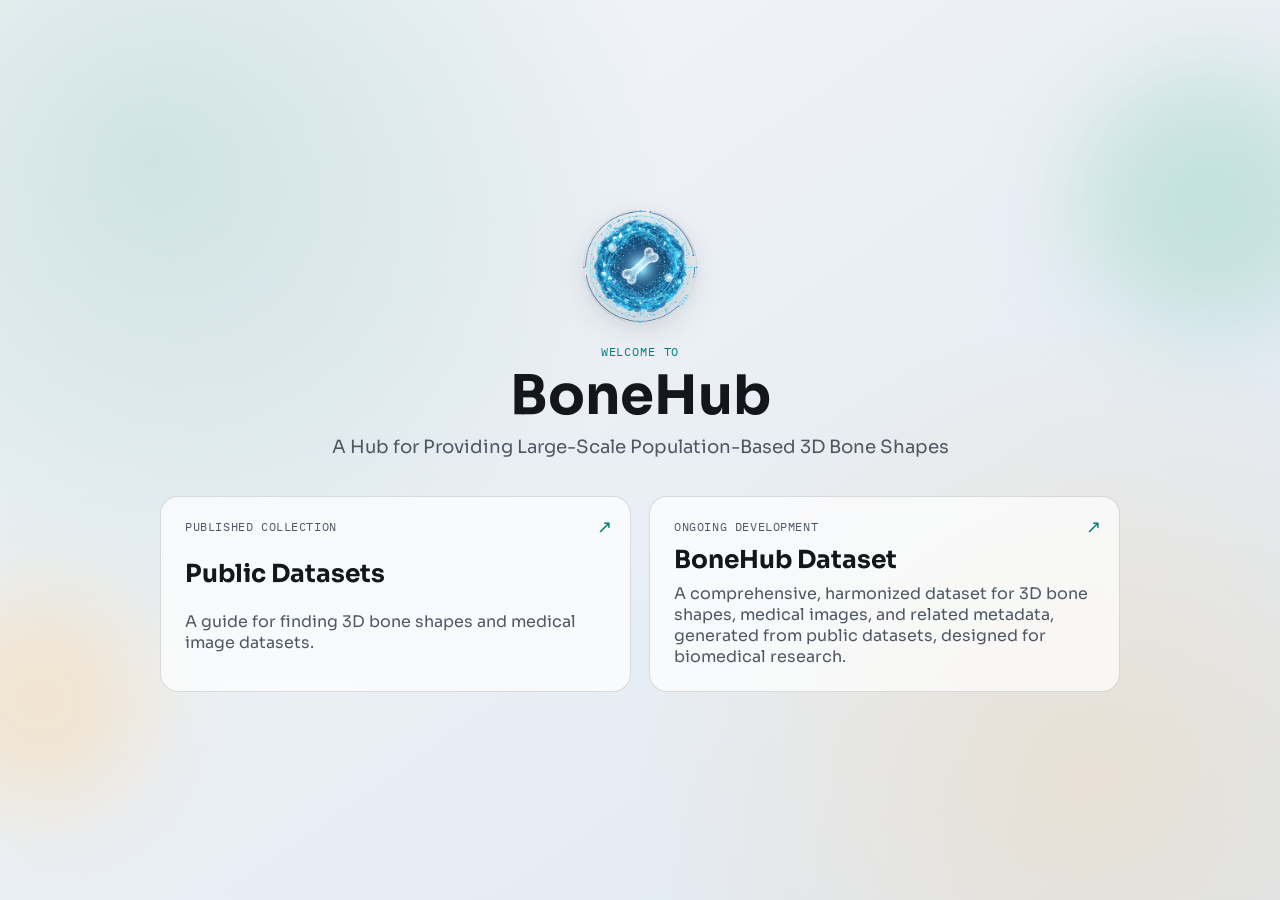
==== docs/index.html @ d1f54bcc "Add initial website structure with README, HTML, CSS, and assets" ====
<!DOCTYPE html>
<html lang="en">

<head>
    <meta charset="UTF-8" />
    <meta name="viewport" content="width=device-width, initial-scale=1.0" />
    <title>BoneHub</title>
    <meta name="description" content="BoneHub: A Hub for Providing Large-Scale Population-Based 3D Bone Shapes" />
    <link rel="preconnect" href="https://fonts.googleapis.com" />
    <link rel="preconnect" href="https://fonts.gstatic.com" crossorigin />
    <link
        href="https://fonts.googleapis.com/css2?family=Sora:wght@400;600;700&family=IBM+Plex+Mono:wght@400;500&display=swap"
        rel="stylesheet" />
    <link rel="stylesheet" href="styles.css" />
</head>

<body>
    <div class="skeleton-bg" aria-hidden="true">
        <img src="skeleton.png" alt="" />
    </div>
    <div class="background-shape shape-a" aria-hidden="true"></div>
    <div class="background-shape shape-b" aria-hidden="true"></div>

    <main class="layout">
        <div class="topbar" aria-label="Site branding">
            <img class="site-logo" src="logo.png" alt="BoneHub logo" />
        </div>

        <header class="hero">
            <p class="eyebrow">Welcome to</p>
            <h1>BoneHub</h1>
            <p class="lead">
                A Hub for Providing Large-Scale Population-Based 3D Bone Shapes
            </p>
        </header>

        <section class="cards" aria-label="Dataset links">
            <a class="card" href="https://bonehub.github.io/Public-Datasets" target="_blank" rel="noopener noreferrer">
                <p class="card-label">Published Collection</p>
                <h2>Public Datasets</h2>
                <p>A guide for finding 3D bone shapes and medical image datasets.</p>
                <span class="arrow" aria-hidden="true">&#8599;</span>
            </a>

            <a class="card" href="https://bonehub.github.io/BoneHub-Dataset" target="_blank" rel="noopener noreferrer">
                <p class="card-label">Ongoing Development</p>
                <h2>BoneHub Dataset</h2>
                <p>A comprehensive, harmonized dataset for 3D bone shapes, medical images, and related metadata,
                    generated from public datasets, designed for biomedical research.</p>
                <span class="arrow" aria-hidden="true">&#8599;</span>
            </a>
        </section>
    </main>
</body>

</html>
---- docs/styles.css ----
:root {
  --bg-0: #f5f6f8;
  --bg-1: #dfe8f2;
  --ink: #141619;
  --muted: #4e5762;
  --accent: #007f73;
  --accent-2: #ffb347;
  --card: rgba(255, 255, 255, 0.7);
  --card-border: rgba(20, 22, 25, 0.14);
  --skeleton-image-height: 170vh;
}

* {
  box-sizing: border-box;
}

body {
  margin: 0;
  height: 100vh;
  font-family: "Sora", sans-serif;
  color: var(--ink);
  background:
    radial-gradient(circle at 12% 18%, rgba(0, 127, 115, 0.14), transparent 38%),
    radial-gradient(circle at 85% 86%, rgba(255, 179, 71, 0.18), transparent 34%),
    linear-gradient(145deg, var(--bg-0), var(--bg-1));
  display: grid;
  place-items: center;
  overflow: hidden;
  isolation: isolate;
}

.skeleton-bg {
  position: fixed;
  inset: 0;
  z-index: -2;
  pointer-events: none;
  overflow: hidden;
}

.skeleton-bg img {
  position: absolute;
  left: 50%;
  top: 0;
  width: auto;
  height: var(--skeleton-image-height);
  max-width: none;
  opacity: 0.2;
  transform: translateX(-50%) translateY(0);
  will-change: transform;
  animation: skeleton-pan 6.5s cubic-bezier(0.42, 0, 0.58, 1) infinite alternate;
}

.background-shape {
  position: fixed;
  z-index: -1;
  border-radius: 999px;
  filter: blur(48px);
  opacity: 0.48;
  animation: drift 10s ease-in-out infinite alternate;
}

.shape-a {
  width: 260px;
  height: 260px;
  background: #9fd5c8;
  top: 8%;
  right: -60px;
}

.shape-b {
  width: 220px;
  height: 220px;
  background: #f7d8a8;
  bottom: 10%;
  left: -70px;
  animation-duration: 13s;
}

.layout {
  position: relative;
  z-index: 1;
  width: min(960px, 92vw);
  padding: 56px 0;
}

.topbar {
  display: flex;
  justify-content: center;
  align-items: center;
  margin-bottom: 20px;
}

.site-logo {
  height: clamp(72px, 10vw, 116px);
  width: auto;
  filter: drop-shadow(0 8px 14px rgba(20, 22, 25, 0.18));
}

.hero {
  text-align: center;
  margin-bottom: 38px;
  animation: rise 600ms ease-out both;
}

.eyebrow {
  margin: 0;
  font-family: "IBM Plex Mono", monospace;
  letter-spacing: 0.07em;
  text-transform: uppercase;
  color: var(--accent);
  font-size: 0.76rem;
}

h1 {
  margin: 8px 0 10px;
  font-size: clamp(2rem, 4.8vw, 3.4rem);
  line-height: 1.05;
}

.lead {
  max-width: 640px;
  margin: 0 auto;
  color: var(--muted);
  font-size: clamp(0.98rem, 2.2vw, 1.14rem);
}

.cards {
  display: grid;
  grid-template-columns: repeat(2, minmax(0, 1fr));
  gap: 18px;
}

.card {
  position: relative;
  text-decoration: none;
  color: inherit;
  border: 1px solid var(--card-border);
  background: var(--card);
  backdrop-filter: blur(6px);
  border-radius: 18px;
  padding: 22px 24px 24px;
  min-height: 190px;
  display: grid;
  gap: 8px;
  transition: transform 220ms ease, border-color 220ms ease, box-shadow 220ms ease;
  animation: rise 600ms ease-out both;
}

.card:nth-child(2) {
  animation-delay: 120ms;
}

.card:hover,
.card:focus-visible {
  transform: translateY(-4px);
  border-color: rgba(0, 127, 115, 0.48);
  box-shadow: 0 16px 34px rgba(18, 26, 31, 0.14);
}

.card:focus-visible {
  outline: 2px solid var(--accent);
  outline-offset: 2px;
}

.card-label {
  margin: 0;
  font-family: "IBM Plex Mono", monospace;
  letter-spacing: 0.05em;
  text-transform: uppercase;
  font-size: 0.74rem;
  color: var(--muted);
}

h2 {
  margin: 2px 0 0;
  font-size: clamp(1.15rem, 3.2vw, 1.55rem);
}

.card p {
  margin: 0;
  color: var(--muted);
}

.arrow {
  position: absolute;
  right: 18px;
  top: 18px;
  font-size: 1.15rem;
  color: var(--accent);
}

@keyframes rise {
  from {
    opacity: 0;
    transform: translateY(12px);
  }
  to {
    opacity: 1;
    transform: translateY(0);
  }
}

@keyframes drift {
  from {
    transform: translateY(0px) scale(1);
  }
  to {
    transform: translateY(18px) scale(1.06);
  }
}

@keyframes skeleton-pan {
  from {
    transform: translateX(-50%) translateY(0);
  }
  to {
    transform: translateX(-50%) translateY(calc(100vh - var(--skeleton-image-height)));
  }
}

@media (max-width: 780px) {
  :root {
    --skeleton-image-height: 150vh;
  }

  .skeleton-bg img {
    width: auto;
    height: var(--skeleton-image-height);
    top: 0;
    opacity: 0.16;
  }

  .layout {
    padding: 34px 0 42px;
  }

  .topbar {
    justify-content: center;
    margin-bottom: 14px;
  }

  .cards {
    grid-template-columns: 1fr;
  }

  .card {
    min-height: 170px;
  }
}
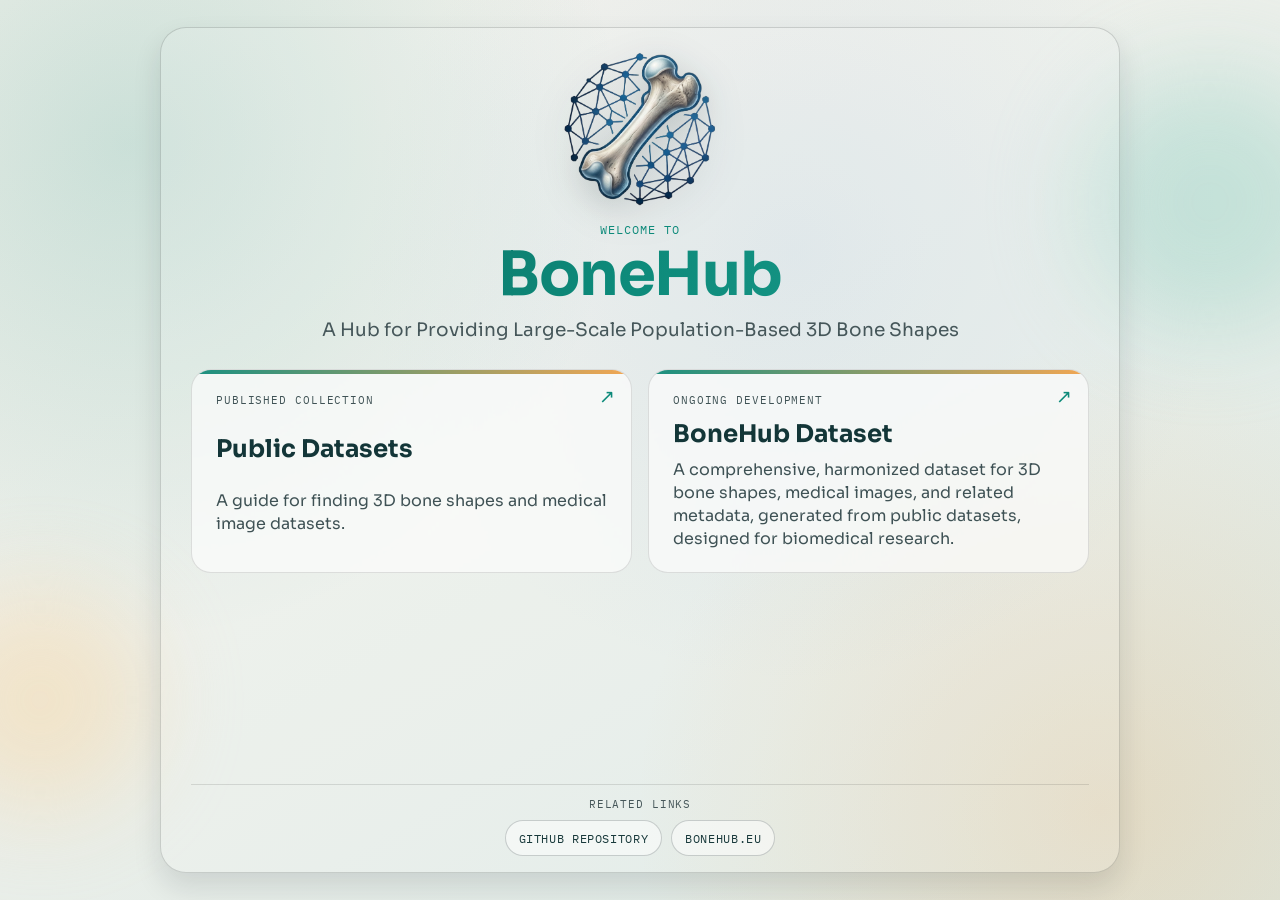
==== commit 34ff2412: "Refactor README and enhance footer with related links; update styles for improved UI" ====
--- a/docs/index.html
+++ b/docs/index.html
@@ -50,6 +50,15 @@
                 <span class="arrow" aria-hidden="true">&#8599;</span>
             </a>
         </section>
+
+        <footer class="footer">
+            <p class="footer-title">Related Links</p>
+            <div class="footer-links">
+                <a class="repo-link" href="https://github.com/bonehub" target="_blank" rel="noopener noreferrer">GitHub
+                    Repository</a>
+                <a class="repo-link" href="https://bonehub.eu" target="_blank" rel="noopener noreferrer">bonehub.eu</a>
+            </div>
+        </footer>
     </main>
 </body>
 
--- a/docs/styles.css
+++ b/docs/styles.css
@@ -1,12 +1,14 @@
 :root {
-  --bg-0: #f5f6f8;
-  --bg-1: #dfe8f2;
-  --ink: #141619;
-  --muted: #4e5762;
-  --accent: #007f73;
-  --accent-2: #ffb347;
-  --card: rgba(255, 255, 255, 0.7);
-  --card-border: rgba(20, 22, 25, 0.14);
+  --bg-0: #f8f4ee;
+  --bg-1: #dce9e5;
+  --ink: #111515;
+  --muted: #46575a;
+  --accent: #0d8a7a;
+  --accent-2: #f1a24a;
+  --panel: rgba(255, 255, 255, 0.13);
+  --panel-edge: rgba(17, 21, 21, 0.16);
+  --card: rgba(255, 255, 255, 0.62);
+  --card-border: rgba(17, 21, 21, 0.12);
   --skeleton-image-height: 170vh;
 }
 
@@ -20,9 +22,10 @@
   font-family: "Sora", sans-serif;
   color: var(--ink);
   background:
-    radial-gradient(circle at 12% 18%, rgba(0, 127, 115, 0.14), transparent 38%),
-    radial-gradient(circle at 85% 86%, rgba(255, 179, 71, 0.18), transparent 34%),
-    linear-gradient(145deg, var(--bg-0), var(--bg-1));
+    radial-gradient(circle at 10% 16%, rgba(13, 138, 122, 0.18), transparent 36%),
+    radial-gradient(circle at 86% 90%, rgba(241, 162, 74, 0.22), transparent 34%),
+    radial-gradient(circle at 62% 28%, rgba(122, 165, 214, 0.14), transparent 42%),
+    linear-gradient(150deg, var(--bg-0), var(--bg-1));
   display: grid;
   place-items: center;
   overflow: hidden;
@@ -44,7 +47,7 @@
   width: auto;
   height: var(--skeleton-image-height);
   max-width: none;
-  opacity: 0.2;
+  opacity: 0.5;
   transform: translateX(-50%) translateY(0);
   will-change: transform;
   animation: skeleton-pan 6.5s cubic-bezier(0.42, 0, 0.58, 1) infinite alternate;
@@ -80,54 +83,78 @@
   position: relative;
   z-index: 1;
   width: min(960px, 92vw);
-  padding: 56px 0;
+  min-height: 94vh;
+  padding: 24px 30px 16px;
+  display: flex;
+  flex-direction: column;
+  border-radius: 26px;
+  background: var(--panel);
+  border: 1px solid var(--panel-edge);
+  backdrop-filter: none;
+  box-shadow: 0 14px 28px rgba(15, 26, 30, 0.12);
+  overflow: hidden;
+}
+
+.layout::before {
+  content: none;
+  position: absolute;
+  inset: 0;
+  pointer-events: none;
+  background: linear-gradient(170deg, rgba(255, 255, 255, 0.24), rgba(255, 255, 255, 0));
 }
 
 .topbar {
+  position: relative;
   display: flex;
   justify-content: center;
   align-items: center;
-  margin-bottom: 20px;
+  margin-bottom: 16px;
 }
 
 .site-logo {
-  height: clamp(72px, 10vw, 116px);
+  height: clamp(96px, 12vw, 200px);
   width: auto;
-  filter: drop-shadow(0 8px 14px rgba(20, 22, 25, 0.18));
+  filter: drop-shadow(0 10px 18px rgba(14, 31, 33, 0.2));
 }
 
 .hero {
   text-align: center;
-  margin-bottom: 38px;
+  margin-bottom: 28px;
   animation: rise 600ms ease-out both;
 }
 
 .eyebrow {
-  margin: 0;
+  margin: 0 0 2px;
   font-family: "IBM Plex Mono", monospace;
-  letter-spacing: 0.07em;
+  letter-spacing: 0.09em;
   text-transform: uppercase;
   color: var(--accent);
-  font-size: 0.76rem;
+  font-size: 0.73rem;
 }
 
 h1 {
-  margin: 8px 0 10px;
-  font-size: clamp(2rem, 4.8vw, 3.4rem);
+  margin: 6px 0 12px;
+  font-size: clamp(2.2rem, 5vw, 3.8rem);
   line-height: 1.05;
+  letter-spacing: -0.02em;
+  background: linear-gradient(120deg, #0f6b60 0%, #0d8a7a 48%, #1e9f8f 100%);
+  -webkit-background-clip: text;
+  background-clip: text;
+  color: transparent;
 }
 
 .lead {
-  max-width: 640px;
+  max-width: 700px;
   margin: 0 auto;
   color: var(--muted);
-  font-size: clamp(0.98rem, 2.2vw, 1.14rem);
+  font-size: clamp(1rem, 2.25vw, 1.16rem);
 }
 
 .cards {
   display: grid;
   grid-template-columns: repeat(2, minmax(0, 1fr));
-  gap: 18px;
+  gap: 16px;
+  margin-bottom: 18px;
 }
 
 .card {
@@ -136,14 +163,24 @@
   color: inherit;
   border: 1px solid var(--card-border);
   background: var(--card);
-  backdrop-filter: blur(6px);
-  border-radius: 18px;
-  padding: 22px 24px 24px;
-  min-height: 190px;
+  backdrop-filter: blur(1px);
+  border-radius: 20px;
+  padding: 22px 24px 22px;
+  min-height: 198px;
   display: grid;
   gap: 8px;
-  transition: transform 220ms ease, border-color 220ms ease, box-shadow 220ms ease;
+  overflow: hidden;
+  transition: transform 220ms ease, border-color 220ms ease, box-shadow 220ms ease, background 220ms ease;
   animation: rise 600ms ease-out both;
+}
+
+.card::before {
+  content: "";
+  position: absolute;
+  inset: 0 auto auto 0;
+  width: 100%;
+  height: 4px;
+  background: linear-gradient(90deg, rgba(13, 138, 122, 0.95), rgba(241, 162, 74, 0.95));
 }
 
 .card:nth-child(2) {
@@ -152,9 +189,10 @@
 
 .card:hover,
 .card:focus-visible {
-  transform: translateY(-4px);
-  border-color: rgba(0, 127, 115, 0.48);
-  box-shadow: 0 16px 34px rgba(18, 26, 31, 0.14);
+  transform: translateY(-5px);
+  border-color: rgba(13, 138, 122, 0.52);
+  box-shadow: 0 18px 34px rgba(16, 34, 38, 0.16);
+  background: rgba(255, 255, 255, 0.84);
 }
 
 .card:focus-visible {
@@ -165,28 +203,82 @@
 .card-label {
   margin: 0;
   font-family: "IBM Plex Mono", monospace;
+  letter-spacing: 0.08em;
+  text-transform: uppercase;
+  font-size: 0.7rem;
+  color: var(--muted);
+}
+
+h2 {
+  margin: 1px 0 1px;
+  font-size: clamp(1.18rem, 3.2vw, 1.52rem);
+  color: #133638;
+}
+
+.card p {
+  margin: 0;
+  color: #3f5255;
+  line-height: 1.45;
+}
+
+.arrow {
+  position: absolute;
+  right: 16px;
+  top: 14px;
+  font-size: 1.2rem;
+  color: var(--accent);
+}
+
+.footer {
+  display: flex;
+  flex-direction: column;
+  align-items: center;
+  justify-content: center;
+  margin-top: auto;
+  padding-top: 12px;
+  border-top: 1px solid rgba(17, 21, 21, 0.12);
+}
+
+.footer-title {
+  margin: 0 0 9px;
+  font-family: "IBM Plex Mono", monospace;
+  text-transform: uppercase;
+  letter-spacing: 0.08em;
+  font-size: 0.69rem;
+  color: var(--muted);
+}
+
+.footer-links {
+  display: flex;
+  gap: 9px;
+  flex-wrap: wrap;
+  justify-content: center;
+}
+
+.repo-link {
+  text-decoration: none;
+  font-family: "IBM Plex Mono", monospace;
+  font-size: 0.78rem;
   letter-spacing: 0.05em;
   text-transform: uppercase;
-  font-size: 0.74rem;
-  color: var(--muted);
-}
-
-h2 {
-  margin: 2px 0 0;
-  font-size: clamp(1.15rem, 3.2vw, 1.55rem);
-}
-
-.card p {
-  margin: 0;
-  color: var(--muted);
-}
-
-.arrow {
-  position: absolute;
-  right: 18px;
-  top: 18px;
-  font-size: 1.15rem;
-  color: var(--accent);
+  color: #18393b;
+  border: 1px solid rgba(16, 34, 38, 0.2);
+  background: rgba(255, 255, 255, 0.5);
+  padding: 9px 13px;
+  border-radius: 999px;
+  transition: border-color 200ms ease, transform 200ms ease, background 200ms ease;
+}
+
+.repo-link:hover,
+.repo-link:focus-visible {
+  transform: translateY(-2px) scale(1.01);
+  border-color: rgba(13, 138, 122, 0.62);
+  background: rgba(255, 255, 255, 0.86);
+}
+
+.repo-link:focus-visible {
+  outline: 2px solid var(--accent);
+  outline-offset: 2px;
 }
 
 @keyframes rise {
@@ -227,23 +319,26 @@
     width: auto;
     height: var(--skeleton-image-height);
     top: 0;
-    opacity: 0.16;
+    opacity: 0.2;
   }
 
   .layout {
-    padding: 34px 0 42px;
+    min-height: 94vh;
+    padding: 16px 14px 10px;
+    border-radius: 20px;
   }
 
   .topbar {
     justify-content: center;
-    margin-bottom: 14px;
+    margin-bottom: 10px;
   }
 
   .cards {
     grid-template-columns: 1fr;
+    margin-bottom: 14px;
   }
 
   .card {
-    min-height: 170px;
-  }
-}
+    min-height: 166px;
+  }
+}
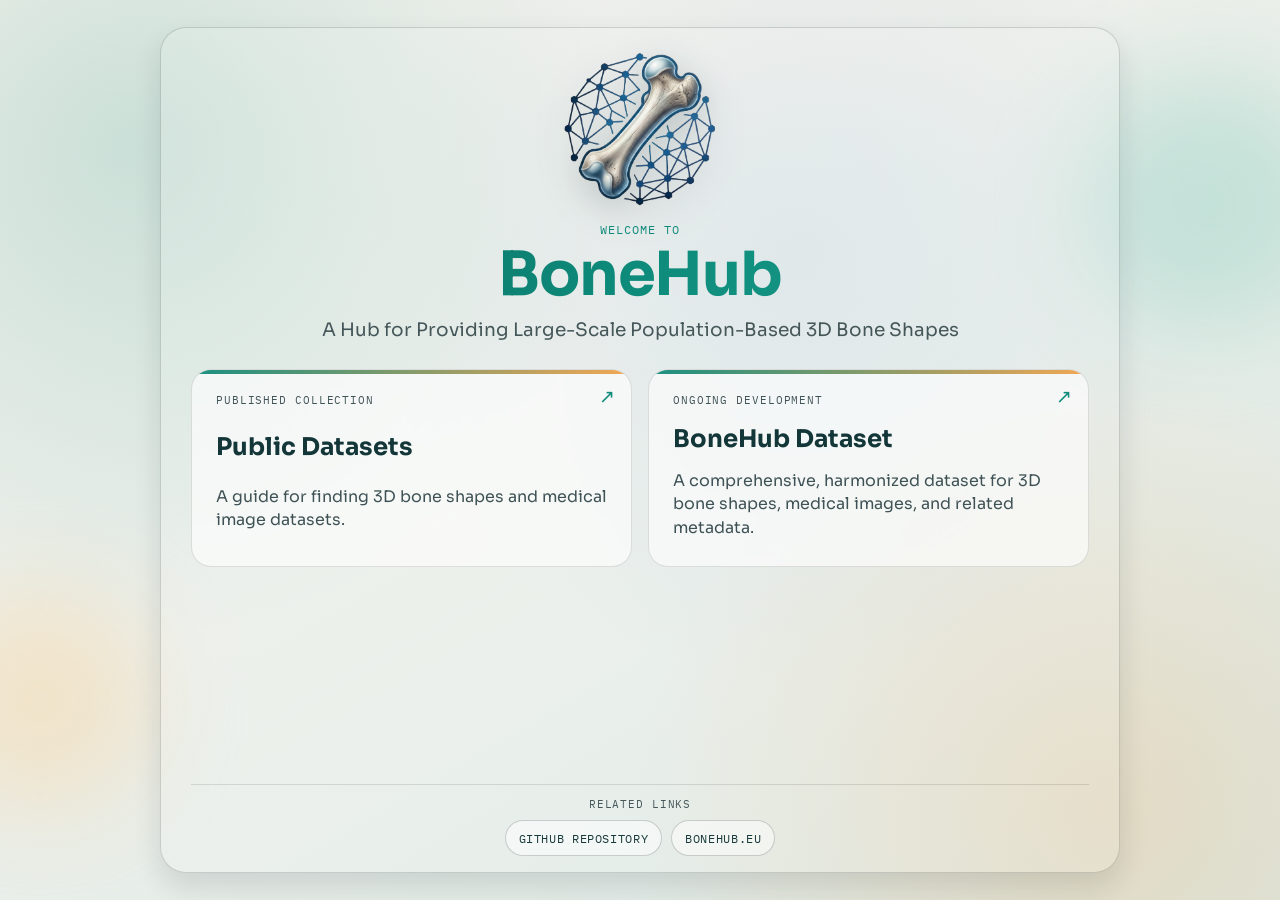
==== commit 12e17cbb: "Update BoneHub Dataset description for clarity and conciseness" ====
--- a/docs/index.html
+++ b/docs/index.html
@@ -45,8 +45,8 @@
             <a class="card" href="https://bonehub.github.io/BoneHub-Dataset" target="_blank" rel="noopener noreferrer">
                 <p class="card-label">Ongoing Development</p>
                 <h2>BoneHub Dataset</h2>
-                <p>A comprehensive, harmonized dataset for 3D bone shapes, medical images, and related metadata,
-                    generated from public datasets, designed for biomedical research.</p>
+                <p>A comprehensive, harmonized dataset for 3D bone shapes, medical images, and
+                    related metadata.</p>
                 <span class="arrow" aria-hidden="true">&#8599;</span>
             </a>
         </section>
@@ -60,6 +60,7 @@
             </div>
         </footer>
     </main>
+    <script data-goatcounter="https://bonehub.goatcounter.com/count" async src="//gc.zgo.at/count.js"></script>
 </body>
 
 </html>
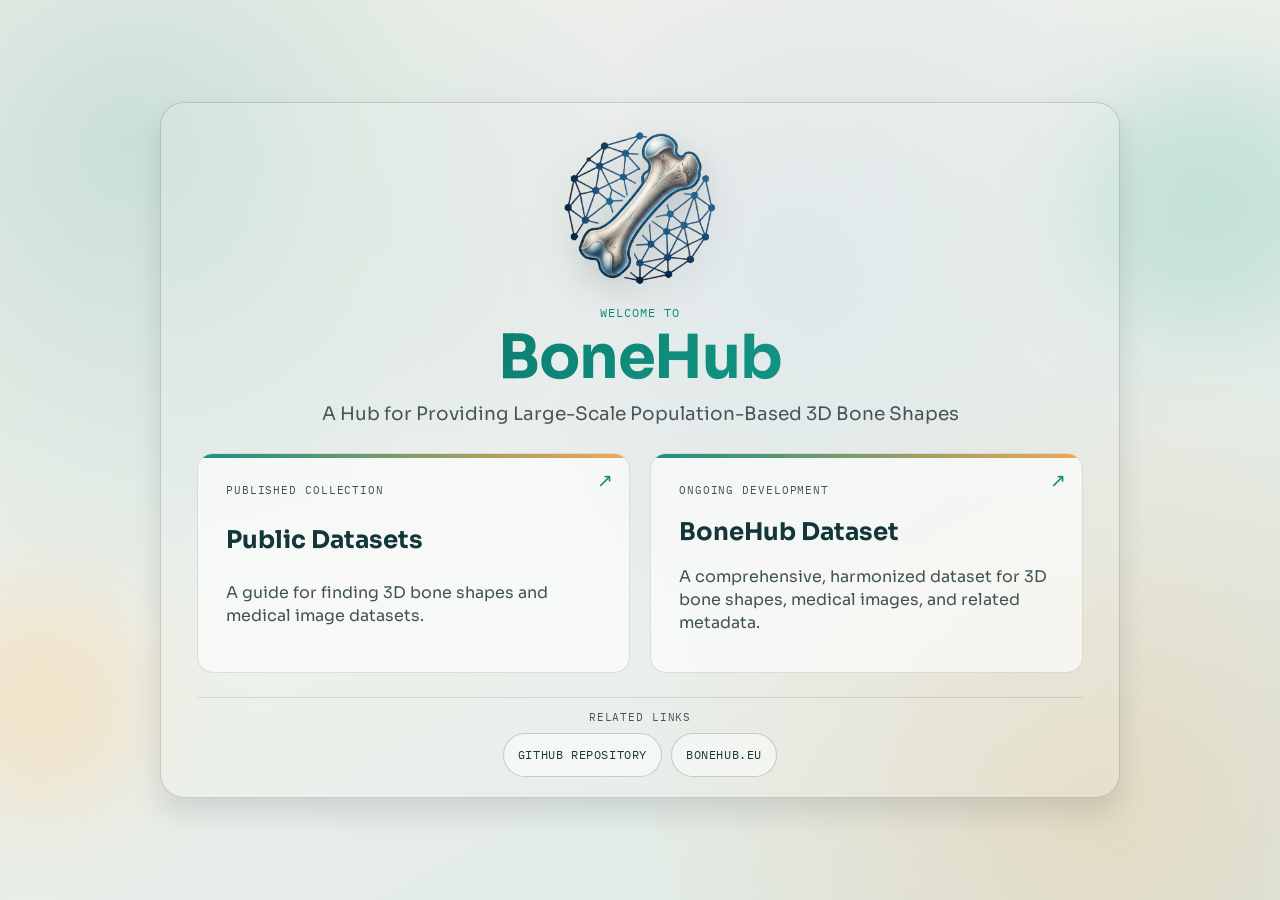
==== commit 8d1f17f7: "Enhance mobile responsiveness and accessibility; update viewport settings, add lazy loading, and imp" ====
--- a/docs/index.html
+++ b/docs/index.html
@@ -3,7 +3,10 @@
 
 <head>
     <meta charset="UTF-8" />
-    <meta name="viewport" content="width=device-width, initial-scale=1.0" />
+    <meta name="viewport" content="width=device-width, initial-scale=1.0, viewport-fit=cover" />
+    <meta name="theme-color" content="#0d8a7a" />
+    <meta name="apple-mobile-web-app-capable" content="yes" />
+    <meta name="apple-mobile-web-app-status-bar-style" content="black-translucent" />
     <title>BoneHub</title>
     <meta name="description" content="BoneHub: A Hub for Providing Large-Scale Population-Based 3D Bone Shapes" />
     <link rel="preconnect" href="https://fonts.googleapis.com" />
@@ -16,14 +19,14 @@
 
 <body>
     <div class="skeleton-bg" aria-hidden="true">
-        <img src="skeleton.png" alt="" />
+        <img src="skeleton.png" alt="" loading="lazy" />
     </div>
     <div class="background-shape shape-a" aria-hidden="true"></div>
     <div class="background-shape shape-b" aria-hidden="true"></div>
 
     <main class="layout">
         <div class="topbar" aria-label="Site branding">
-            <img class="site-logo" src="logo.png" alt="BoneHub logo" />
+            <img class="site-logo" src="logo.png" alt="BoneHub logo" loading="lazy" />
         </div>
 
         <header class="hero">
@@ -35,14 +38,16 @@
         </header>
 
         <section class="cards" aria-label="Dataset links">
-            <a class="card" href="https://bonehub.github.io/Public-Datasets" target="_blank" rel="noopener noreferrer">
+            <a class="card" href="https://bonehub.github.io/Public-Datasets" target="_blank" rel="noopener noreferrer"
+                aria-label="Public Datasets - A guide for finding 3D bone shapes and medical image datasets">
                 <p class="card-label">Published Collection</p>
                 <h2>Public Datasets</h2>
                 <p>A guide for finding 3D bone shapes and medical image datasets.</p>
                 <span class="arrow" aria-hidden="true">&#8599;</span>
             </a>
 
-            <a class="card" href="https://bonehub.github.io/BoneHub-Dataset" target="_blank" rel="noopener noreferrer">
+            <a class="card" href="https://bonehub.github.io/BoneHub-Dataset" target="_blank" rel="noopener noreferrer"
+                aria-label="BoneHub Dataset - A comprehensive, harmonized dataset for 3D bone shapes, medical images, and related metadata">
                 <p class="card-label">Ongoing Development</p>
                 <h2>BoneHub Dataset</h2>
                 <p>A comprehensive, harmonized dataset for 3D bone shapes, medical images, and
--- a/docs/styles.css
+++ b/docs/styles.css
@@ -18,7 +18,8 @@
 
 body {
   margin: 0;
-  height: 100vh;
+  min-height: 100vh;
+  min-height: 100dvh;
   font-family: "Sora", sans-serif;
   color: var(--ink);
   background:
@@ -26,9 +27,11 @@
     radial-gradient(circle at 86% 90%, rgba(241, 162, 74, 0.22), transparent 34%),
     radial-gradient(circle at 62% 28%, rgba(122, 165, 214, 0.14), transparent 42%),
     linear-gradient(150deg, var(--bg-0), var(--bg-1));
+  background-attachment: fixed;
   display: grid;
   place-items: center;
-  overflow: hidden;
+  padding: 12px;
+  overflow-x: hidden;
   isolation: isolate;
 }
 
@@ -83,16 +86,17 @@
   position: relative;
   z-index: 1;
   width: min(960px, 92vw);
-  min-height: 94vh;
-  padding: 24px 30px 16px;
+  max-height: 100dvh;
+  padding: 20px;
   display: flex;
   flex-direction: column;
-  border-radius: 26px;
+  border-radius: 24px;
   background: var(--panel);
   border: 1px solid var(--panel-edge);
   backdrop-filter: none;
   box-shadow: 0 14px 28px rgba(15, 26, 30, 0.12);
-  overflow: hidden;
+  overflow-y: auto;
+  overflow-x: hidden;
 }
 
 .layout::before {
@@ -164,14 +168,15 @@
   border: 1px solid var(--card-border);
   background: var(--card);
   backdrop-filter: blur(1px);
-  border-radius: 20px;
-  padding: 22px 24px 22px;
-  min-height: 198px;
+  border-radius: 16px;
+  padding: 20px;
+  min-height: 160px;
   display: grid;
   gap: 8px;
   overflow: hidden;
   transition: transform 220ms ease, border-color 220ms ease, box-shadow 220ms ease, background 220ms ease;
   animation: rise 600ms ease-out both;
+  -webkit-tap-highlight-color: transparent;
 }
 
 .card::before {
@@ -258,15 +263,20 @@
 .repo-link {
   text-decoration: none;
   font-family: "IBM Plex Mono", monospace;
-  font-size: 0.78rem;
+  font-size: 0.75rem;
   letter-spacing: 0.05em;
   text-transform: uppercase;
   color: #18393b;
   border: 1px solid rgba(16, 34, 38, 0.2);
   background: rgba(255, 255, 255, 0.5);
-  padding: 9px 13px;
+  padding: 10px 14px;
   border-radius: 999px;
   transition: border-color 200ms ease, transform 200ms ease, background 200ms ease;
+  -webkit-tap-highlight-color: transparent;
+  min-height: 44px;
+  display: inline-flex;
+  align-items: center;
+  justify-content: center;
 }
 
 .repo-link:hover,
@@ -310,35 +320,207 @@
   }
 }
 
-@media (max-width: 780px) {
+/* Tablet and smaller desktop devices */
+@media (max-width: 768px) {
   :root {
-    --skeleton-image-height: 150vh;
+    --skeleton-image-height: 140vh;
   }
 
   .skeleton-bg img {
     width: auto;
     height: var(--skeleton-image-height);
     top: 0;
-    opacity: 0.2;
+    opacity: 0.15;
   }
 
   .layout {
-    min-height: 94vh;
-    padding: 16px 14px 10px;
+    padding: 16px;
     border-radius: 20px;
+    max-height: calc(100dvh - 16px);
   }
 
   .topbar {
-    justify-content: center;
-    margin-bottom: 10px;
+    margin-bottom: 12px;
+  }
+
+  .site-logo {
+    height: clamp(80px, 10vw, 140px);
+  }
+
+  .hero {
+    margin-bottom: 20px;
   }
 
   .cards {
     grid-template-columns: 1fr;
-    margin-bottom: 14px;
+    gap: 12px;
+    margin-bottom: 12px;
   }
 
   .card {
-    min-height: 166px;
-  }
-}
+    min-height: 150px;
+    border-radius: 14px;
+  }
+
+  .footer {
+    padding-top: 10px;
+  }
+
+  .footer-links {
+    gap: 6px;
+  }
+
+  .repo-link {
+    font-size: 0.7rem;
+    padding: 8px 12px;
+    min-height: 40px;
+  }
+}
+
+/* Mobile phones - small screens */
+@media (max-width: 480px) {
+  :root {
+    --skeleton-image-height: 120vh;
+  }
+
+  .skeleton-bg img {
+    opacity: 0.1;
+  }
+
+  .layout {
+    padding: 12px;
+    border-radius: 16px;
+    box-shadow: 0 8px 16px rgba(15, 26, 30, 0.1);
+  }
+
+  .topbar {
+    margin-bottom: 8px;
+  }
+
+  .site-logo {
+    height: clamp(60px, 8vw, 100px);
+  }
+
+  .hero {
+    margin-bottom: 16px;
+  }
+
+  .eyebrow {
+    font-size: 0.65rem;
+  }
+
+  h1 {
+    font-size: clamp(1.8rem, 5vw, 2.5rem);
+    margin: 4px 0 8px;
+  }
+
+  .lead {
+    font-size: clamp(0.9rem, 2vw, 1rem);
+  }
+
+  .cards {
+    gap: 10px;
+    margin-bottom: 10px;
+  }
+
+  .card {
+    min-height: 140px;
+    padding: 16px;
+    border-radius: 12px;
+  }
+
+  .card-label {
+    font-size: 0.65rem;
+  }
+
+  h2 {
+    font-size: clamp(1rem, 3vw, 1.2rem);
+    margin: 2px 0;
+  }
+
+  .card p {
+    font-size: 0.9rem;
+  }
+
+  .arrow {
+    right: 12px;
+    top: 10px;
+    font-size: 1rem;
+  }
+
+  .footer {
+    padding-top: 8px;
+    margin-top: auto;
+  }
+
+  .footer-title {
+    font-size: 0.6rem;
+    margin-bottom: 6px;
+  }
+
+  .footer-links {
+    gap: 4px;
+    flex-wrap: wrap;
+  }
+
+  .repo-link {
+    font-size: 0.65rem;
+    padding: 7px 10px;
+    min-height: 36px;
+  }
+}
+
+/* Large desktop screens */
+@media (min-width: 1200px) {
+  .layout {
+    padding: 28px 36px 20px;
+  }
+
+  .topbar {
+    margin-bottom: 20px;
+  }
+
+  .cards {
+    gap: 20px;
+    margin-bottom: 24px;
+  }
+
+  .card {
+    min-height: 220px;
+    padding: 28px;
+  }
+}
+
+/* Landscape orientation on mobile */
+@media (max-height: 500px) and (orientation: landscape) {
+  .layout {
+    max-height: 100dvh;
+    padding: 8px 12px;
+  }
+
+  .hero {
+    margin-bottom: 8px;
+  }
+
+  .cards {
+    margin-bottom: 8px;
+  }
+
+  .card {
+    min-height: auto;
+    padding: 12px;
+  }
+
+  .footer {
+    padding-top: 6px;
+  }
+}
+
+/* Improve touch responsiveness */
+@media (hover: none) and (pointer: coarse) {
+  .card:active,
+  .repo-link:active {
+    transform: translateY(-3px);
+  }
+}
+
